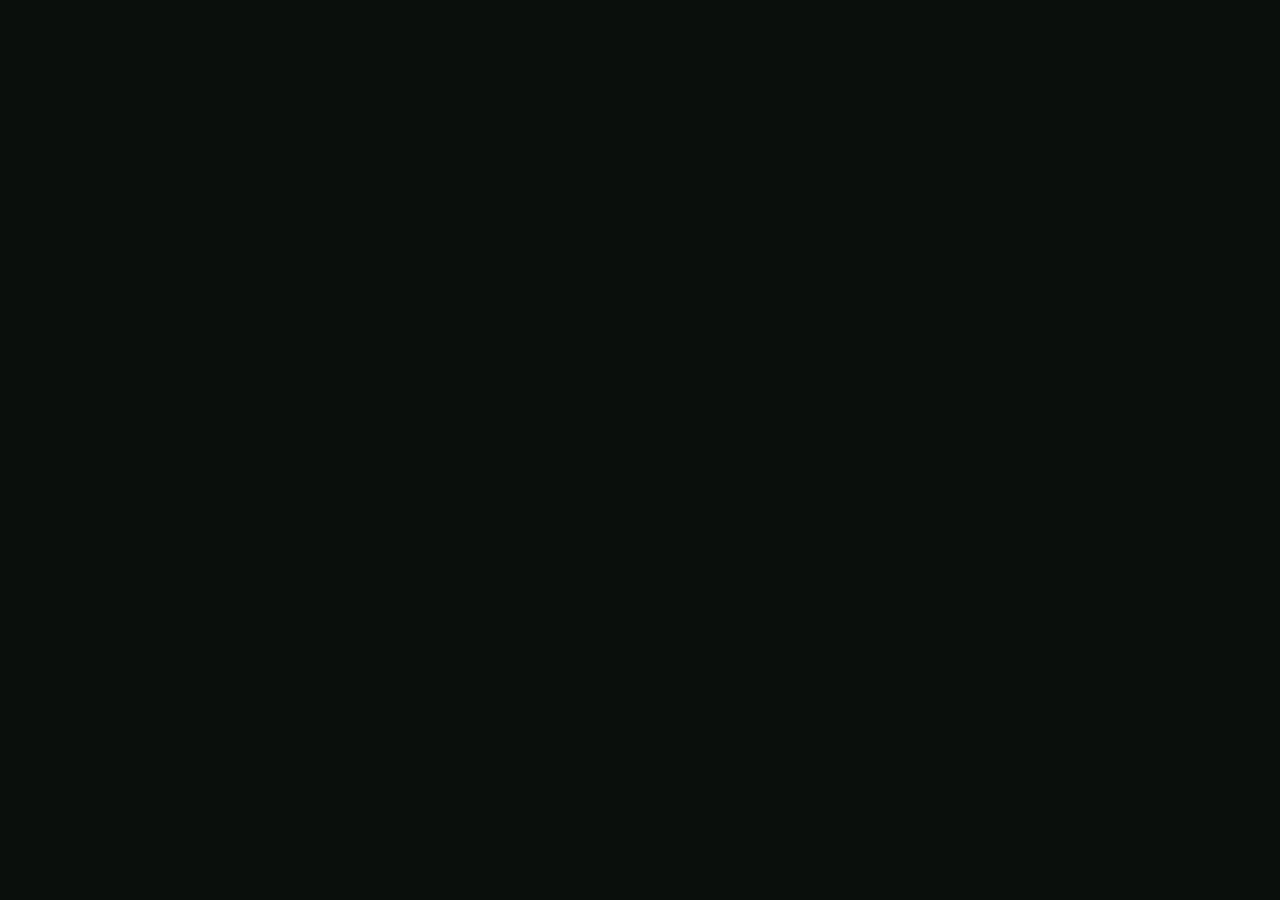
==== index.html @ bafa0c03 "Initial commit" ====
<!DOCTYPE html>
<html lang="en">
<head>
<meta charset="UTF-8">
<meta name="viewport" content="width=device-width, initial-scale=1.0">
<title>Cultivation — Grow Your Story</title>
<link rel="stylesheet" href="styles.css">
<script src="https://unpkg.com/react@18.3.1/umd/react.production.min.js" crossorigin="anonymous"></script>
<script src="https://unpkg.com/react-dom@18.3.1/umd/react-dom.production.min.js" crossorigin="anonymous"></script>
<style>
  html, body { margin: 0; background: #0a0f0c; }
</style>
</head>
<body style="background-color: #0a0f0c">
<template id="__bundler_thumbnail">
  <svg viewBox="0 0 100 100" xmlns="http://www.w3.org/2000/svg">
    <rect width="100" height="100" fill="#0e1611"/>
    <circle cx="50" cy="48" r="26" fill="none" stroke="#6fc6c4" stroke-width="2" opacity="0.7"/>
    <path d="M50 64 C42 52, 42 40, 50 30 C58 40, 58 52, 50 64 Z" fill="#6fc6c4" opacity="0.85"/>
    <path d="M50 58 L50 34" stroke="#0e1611" stroke-width="1.5"/>
    <circle cx="30" cy="30" r="2.4" fill="#b478e0"/>
    <circle cx="72" cy="36" r="2" fill="#e8a84d"/>
    <circle cx="68" cy="68" r="2.2" fill="#7fdf6a"/>
  </svg>
</template>
<div id="root"></div>
<script src="app.js"></script>
</body>
</html>
---- styles.css ----
/* ============================================================
   Cult Studios Design System — global entry point
   Consumers link THIS one file. It is an @import manifest only.
   ============================================================ */
@import url('./tokens/fonts.css');
@import url('./tokens/colors.css');
@import url('./tokens/typography.css');
@import url('./tokens/spacing.css');
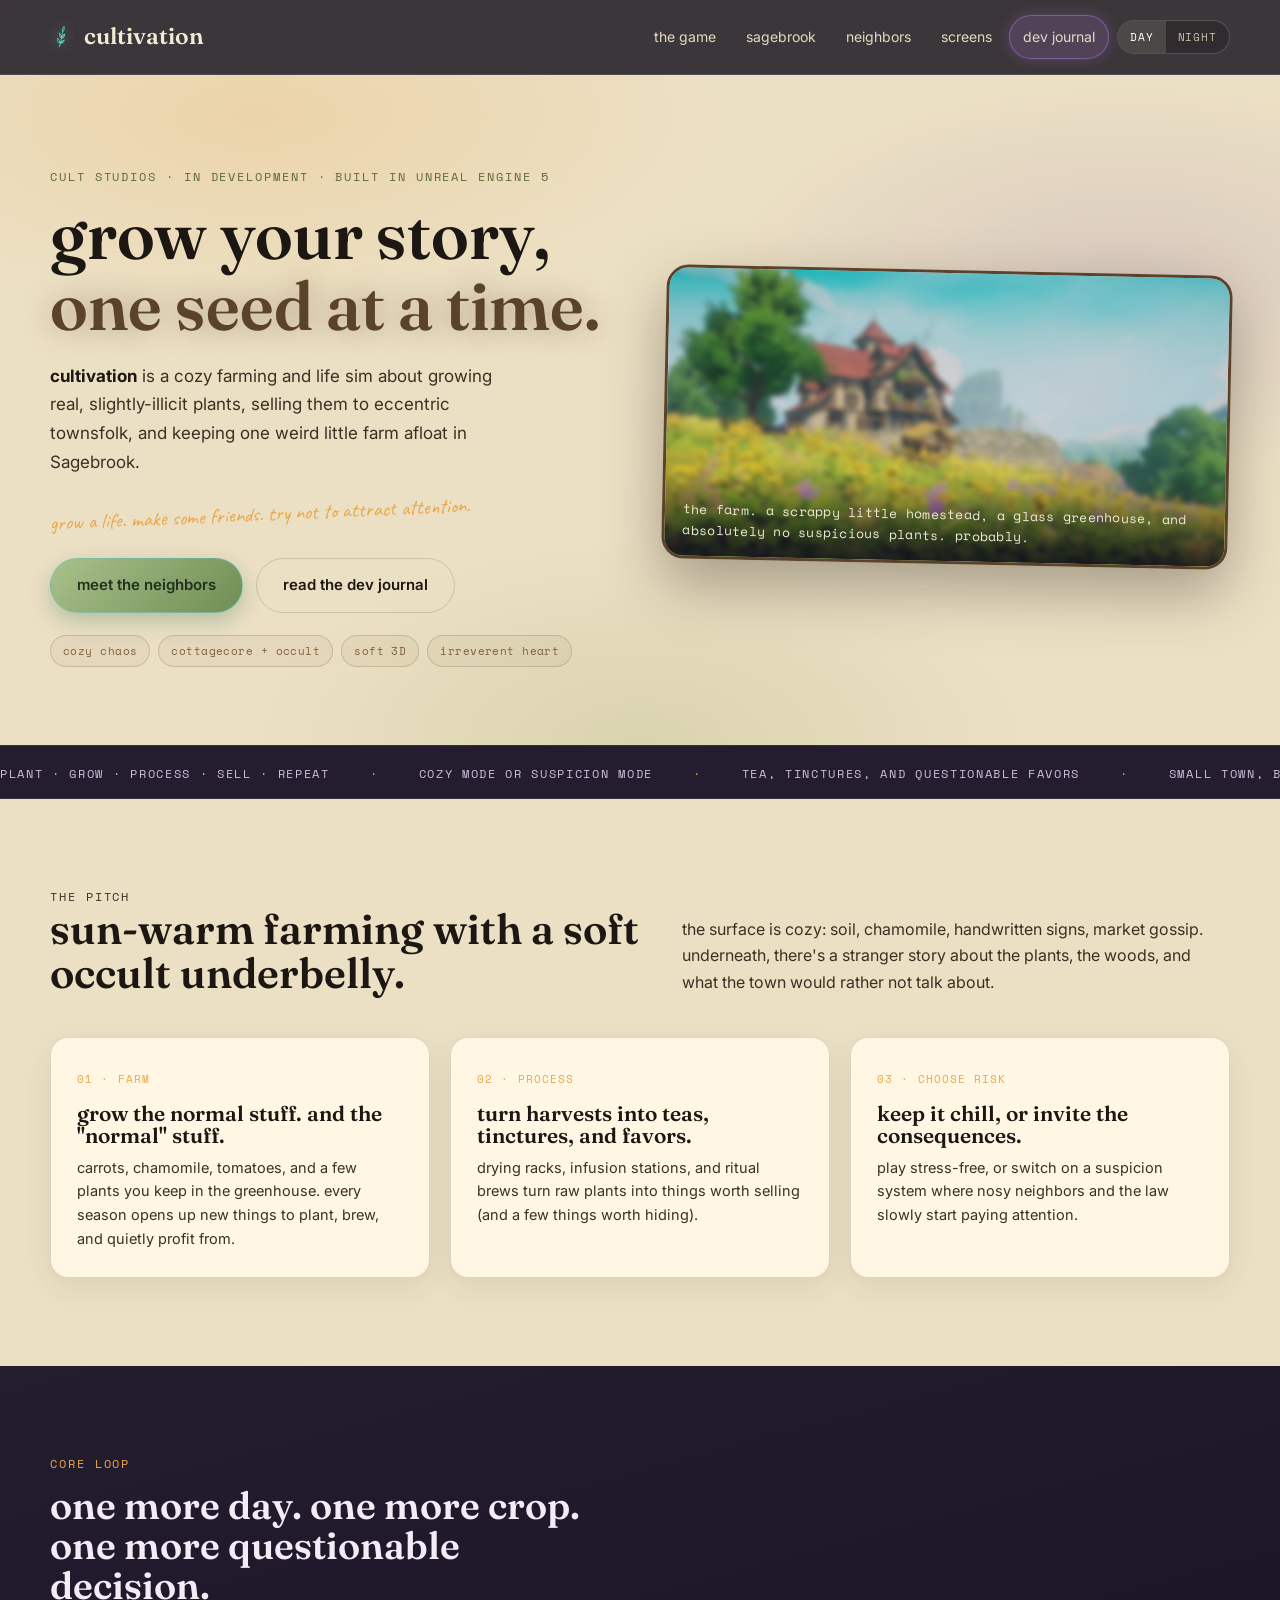
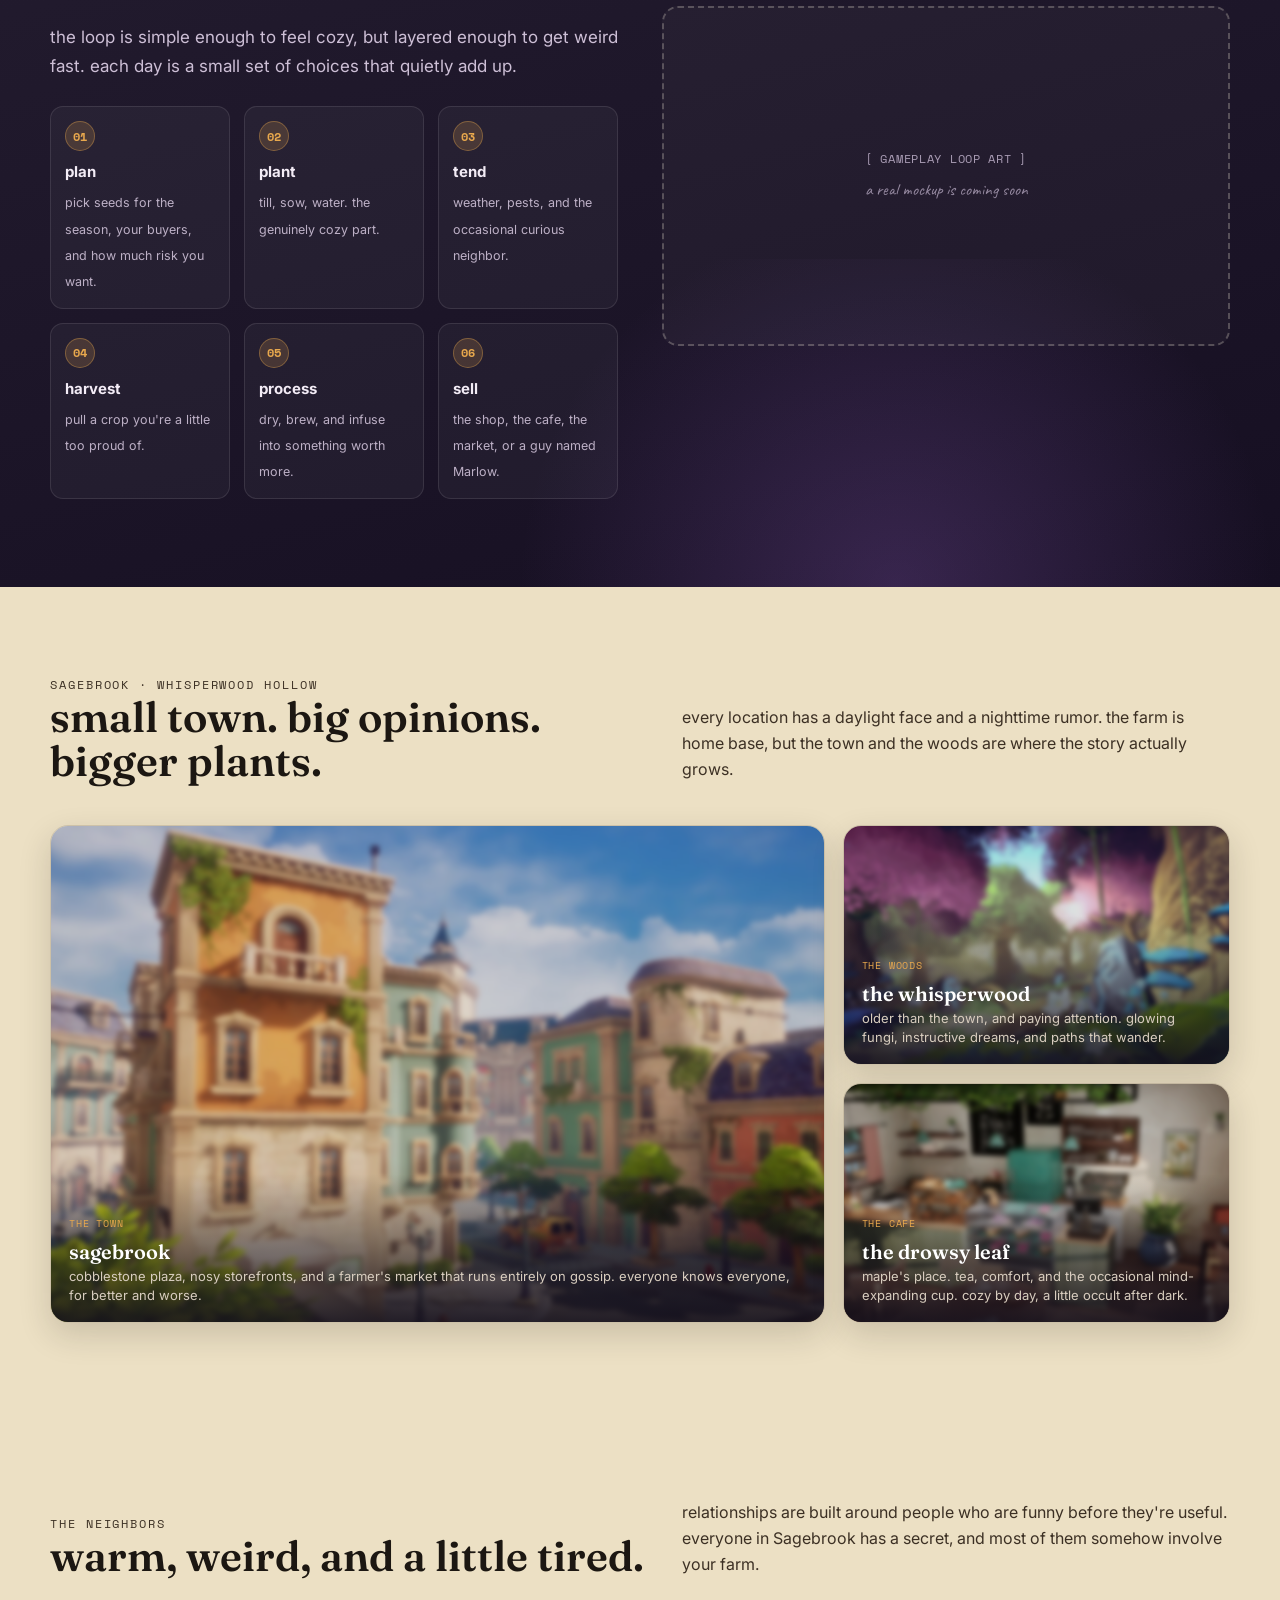
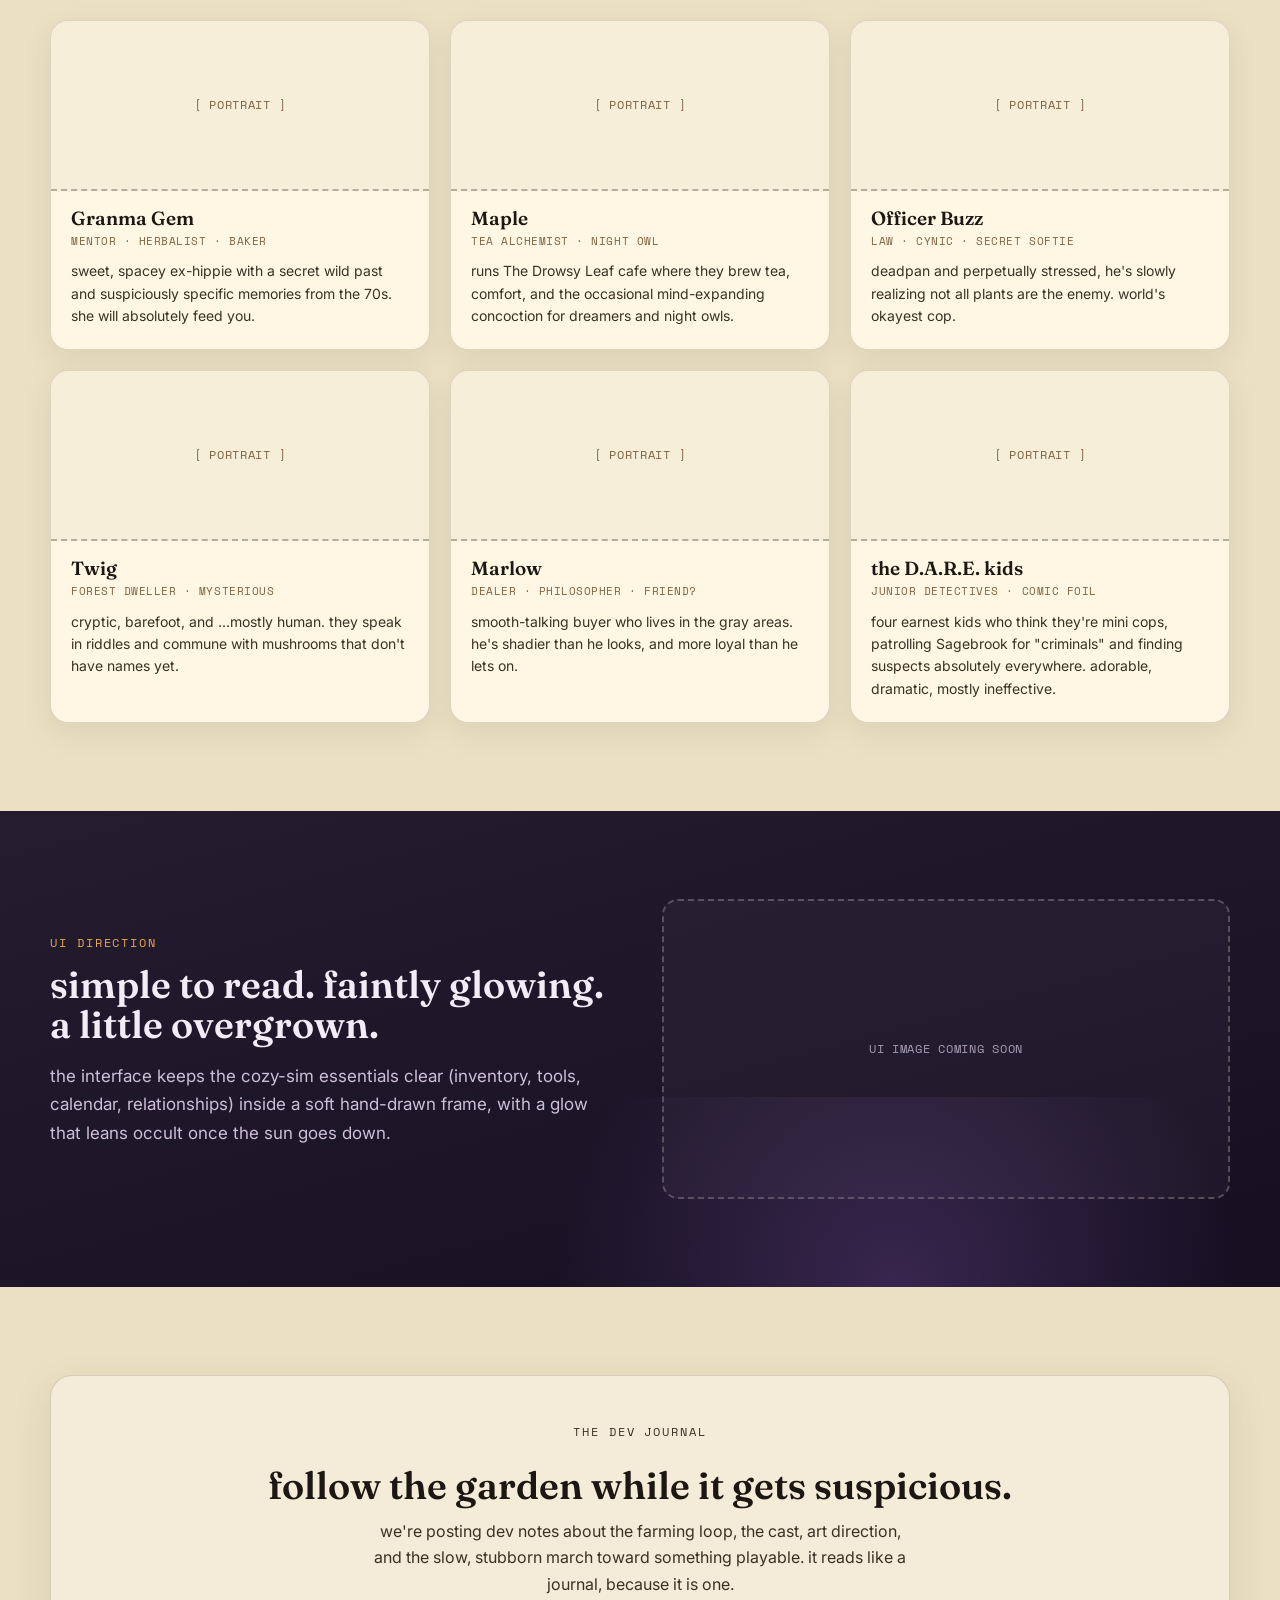
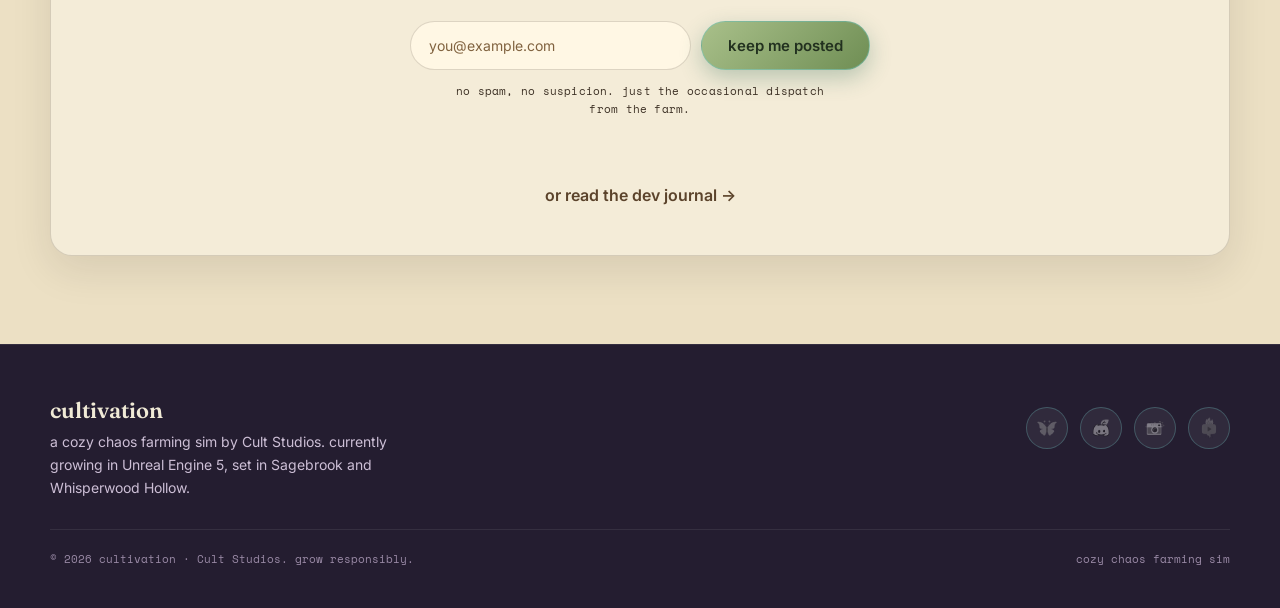
==== commit 7dea2c5e: "update color scheme" ====
--- a/index.html
+++ b/index.html
@@ -1,29 +1,480 @@
 <!DOCTYPE html>
-<html lang="en">
+<html lang="en" data-theme="cottagecore">
 <head>
-<meta charset="UTF-8">
-<meta name="viewport" content="width=device-width, initial-scale=1.0">
-<title>Cultivation — Grow Your Story</title>
-<link rel="stylesheet" href="styles.css">
-<script src="https://unpkg.com/react@18.3.1/umd/react.production.min.js" crossorigin="anonymous"></script>
-<script src="https://unpkg.com/react-dom@18.3.1/umd/react-dom.production.min.js" crossorigin="anonymous"></script>
+<meta charset="UTF-8" />
+<meta name="viewport" content="width=device-width, initial-scale=1.0" />
+<meta name="description" content="cultivation is a cozy chaos farming and life sim about growing real, slightly-illicit plants, selling them to eccentric townsfolk, and keeping one weird little farm afloat in Sagebrook." />
+<title>cultivation: grow your story, one seed at a time</title>
+<link rel="icon" type="image/png" href="assets/brand/cult-favicon-simple.png" />
+<link rel="stylesheet" href="styles.css" />
+<script>
+  // set theme before paint (no flash)
+  try { var t = localStorage.getItem('cult-theme'); if (t) document.documentElement.setAttribute('data-theme', t); } catch(e){}
+</script>
 <style>
-  html, body { margin: 0; background: #0a0f0c; }
+  /* ---------- theme palettes ---------- */
+  :root[data-theme="cottagecore"]{
+    --pg-bg:#ece0c4; --pg-surface:#f4ecd8; --pg-panel:#fff7e4; --pg-card:#fff7e4;
+    --pg-ink:#1c1712; --pg-body:#3c3024; --pg-muted:#80623f; --pg-line:rgba(46,32,24,.16);
+    --pg-brand:#5b432b; --pg-eyebrow:#5f6a37; --pg-frame:rgba(46,32,24,.32); --pg-frame-bg:rgba(120,92,52,.06);
+    --pg-hero-glow1:rgba(232,168,77,.22); --pg-hero-glow2:rgba(122,90,168,.16); --pg-hero-glow3:rgba(147,160,92,.2);
+  }
+  :root[data-theme="vale-night"]{
+    --pg-bg:#0e1611; --pg-surface:#0b120e; --pg-panel:#17231d; --pg-card:#17231d;
+    --pg-ink:#f0ead6; --pg-body:#c2ccbc; --pg-muted:#869184; --pg-line:rgba(124,176,144,.16);
+    --pg-brand:#6fc6c4; --pg-eyebrow:#6fc6c4; --pg-frame:rgba(124,176,144,.34); --pg-frame-bg:rgba(111,198,196,.05);
+    --pg-hero-glow1:rgba(111,198,196,.16); --pg-hero-glow2:rgba(180,120,224,.18); --pg-hero-glow3:rgba(232,168,77,.1);
+  }
+  /* fixed accents */
+  :root{
+    --teal:#6fc6c4; --purple:#b478e0; --gold:#e8a84d; --magenta:#e85fb0; --energy:#7fdf6a; --occult:#8456b0; --plum:#241d30;
+    --serif:var(--font-display); --sans:var(--font-sans-cv); --mono:var(--font-mono); --hand:var(--font-hand);
+  }
+
+  *{box-sizing:border-box}
+  html{scroll-behavior:smooth}
+  body{margin:0;background:var(--pg-bg);color:var(--pg-body);font-family:var(--sans);line-height:1.65;overflow-x:hidden;transition:background .4s ease,color .4s ease}
+  a{color:inherit}
+  .container{width:min(1180px,calc(100% - 44px));margin:auto}
+  section{padding:88px 0}
+  h1,h2,h3{font-family:var(--serif);color:var(--pg-ink);line-height:1.05;margin:0}
+  .eyebrow{font-family:var(--mono);font-size:12px;letter-spacing:.16em;text-transform:uppercase;color:var(--pg-eyebrow);margin:0 0 12px}
+  .lede{font-size:17px;color:var(--pg-body);line-height:1.7}
+  .hand{font-family:var(--hand);color:var(--gold)}
+
+  /* ---------- header ---------- */
+  .site-header{position:sticky;top:0;z-index:50;background:rgba(20,16,28,.82);backdrop-filter:blur(16px);border-bottom:1px solid rgba(244,236,216,.12)}
+  .nav{height:74px;display:flex;align-items:center;justify-content:space-between;gap:20px}
+  .brand{display:flex;align-items:center;gap:10px;text-decoration:none;color:#f0ead6;font-family:var(--serif);font-weight:600;font-size:23px}
+  .brand img{width:24px;height:24px;filter:invert(74%) sepia(30%) saturate(560%) hue-rotate(122deg) drop-shadow(0 0 6px rgba(111,198,196,.6))}
+  .nav-right{display:flex;align-items:center;gap:8px}
+  .nav-links{display:flex;align-items:center;gap:4px;list-style:none;margin:0;padding:0}
+  .nav-links a{display:block;text-decoration:none;color:#e6d9c2;font-size:14px;padding:9px 13px;border-radius:999px;transition:background .2s}
+  .nav-links a:hover{background:rgba(244,236,216,.1);color:#fff}
+  .nav-cta{background:rgba(180,120,224,.18);border:1px solid rgba(180,120,224,.5);box-shadow:0 0 14px rgba(180,120,224,.28)}
+  /* theme toggle */
+  .toggle{display:inline-flex;border:1px solid rgba(244,236,216,.2);border-radius:999px;overflow:hidden;background:rgba(0,0,0,.2)}
+  .toggle button{appearance:none;border:0;background:transparent;color:#cdbfb0;font-family:var(--mono);font-size:11px;letter-spacing:.08em;text-transform:uppercase;padding:8px 12px;cursor:pointer}
+  .toggle button.on{background:rgba(244,236,216,.14);color:#fff}
+  :root[data-theme="vale-night"] .toggle button.on{background:rgba(111,198,196,.2);color:#eafcfb}
+  .mobile-note{display:none}
+
+  /* ---------- hero ---------- */
+  .hero{position:relative;padding:92px 0 78px;overflow:hidden;background:
+    radial-gradient(60% 50% at 20% 6%,var(--pg-hero-glow1),transparent 60%),
+    radial-gradient(55% 50% at 88% 30%,var(--pg-hero-glow2),transparent 60%),
+    radial-gradient(50% 50% at 50% 100%,var(--pg-hero-glow3),transparent 62%),var(--pg-bg)}
+  .hero-grid{display:grid;grid-template-columns:1fr 1fr;gap:48px;align-items:center}
+  .hero h1{font-size:clamp(42px,5.4vw,68px);font-weight:600}
+  .title-glow{color:var(--pg-brand);text-shadow:0 0 30px color-mix(in oklab,var(--pg-brand),transparent 55%)}
+  .hero .lede{margin:20px 0 6px;max-width:42ch}
+  .hero .lede strong{color:var(--pg-ink)}
+  .hand-note{margin:14px 0 26px;font-size:21px;display:inline-block;transform:rotate(-2.5deg)}
+  .hero-actions{display:flex;gap:13px;flex-wrap:wrap}
+  .button{font-family:var(--sans);font-weight:600;font-size:15px;text-decoration:none;padding:14px 26px;border-radius:999px;transition:transform .2s,box-shadow .2s}
+  .button.primary{color:#0e1611;background:linear-gradient(135deg,#8fd6c8,#5aa888);border:1px solid rgba(111,198,196,.5);box-shadow:0 8px 22px rgba(50,110,90,.3)}
+  :root[data-theme="cottagecore"] .button.primary{color:#22311f;background:linear-gradient(135deg,#a9c08a,#6f8e54)}
+  .button.secondary{color:var(--pg-ink);background:transparent;border:1.5px solid var(--pg-line)}
+  .button:hover{transform:translateY(-2px)}
+  .tag-list{display:flex;gap:8px;flex-wrap:wrap;margin-top:22px}
+  .tag{font-family:var(--mono);font-size:11px;letter-spacing:.04em;color:var(--pg-muted);padding:6px 12px;border-radius:999px;border:1px solid var(--pg-line);background:var(--pg-frame-bg)}
+  /* hero art card */
+  .art-card{position:relative;border-radius:22px;overflow:hidden;border:3px solid var(--pg-brand);box-shadow:0 24px 60px rgba(28,23,18,.34);transform:rotate(1.2deg)}
+  .art-card img{display:block;width:100%;height:100%;object-fit:cover;filter:blur(2.5px) saturate(.92) brightness(.9);transform:scale(1.06)}
+  .caption-strip{position:absolute;left:0;right:0;bottom:0;background:linear-gradient(transparent,rgba(20,16,28,.86));color:#f0ead6;font-size:13px;padding:30px 18px 14px;font-family:var(--mono);letter-spacing:.02em}
+
+  /* ---------- ticker ---------- */
+  .ticker{background:var(--plum);border-top:1px solid rgba(255,255,255,.08);border-bottom:1px solid rgba(255,255,255,.08);overflow:hidden;white-space:nowrap;padding:13px 0}
+  .ticker-inner{display:inline-flex;gap:40px;animation:scroll 28s linear infinite}
+  .ticker span{font-family:var(--mono);font-size:12px;letter-spacing:.14em;text-transform:uppercase;color:#cdbfd6}
+  .ticker span::after{content:"·";margin-left:40px;color:var(--gold)}
+  @keyframes scroll{to{transform:translateX(-50%)}}
+  @media (prefers-reduced-motion:reduce){.ticker-inner{animation:none}}
+
+  /* ---------- section head ---------- */
+  .section-head{display:grid;grid-template-columns:1.1fr 1fr;gap:30px;align-items:end;margin-bottom:42px}
+  .section-head h2{font-size:clamp(30px,3.6vw,42px);font-weight:600}
+  .section-head p{margin:0;color:var(--pg-body)}
+
+  /* ---------- pitch cards ---------- */
+  .cards{display:grid;grid-template-columns:repeat(3,1fr);gap:20px}
+  .card{background:var(--pg-card);border:1px solid var(--pg-line);border-radius:18px;padding:26px;box-shadow:0 10px 30px rgba(28,23,18,.08);transition:transform .25s,box-shadow .25s}
+  .card:hover{transform:translateY(-5px);box-shadow:0 18px 40px rgba(28,23,18,.16)}
+  .num{font-family:var(--mono);font-size:11px;letter-spacing:.1em;text-transform:uppercase;color:var(--gold)}
+  .card h3{font-size:21px;margin:12px 0 9px;font-weight:600}
+  .card p{margin:0;font-size:14.5px;color:var(--pg-body)}
+
+  /* ---------- dark band (always dark) ---------- */
+  .dark-band{background:linear-gradient(165deg,var(--plum),#160f22);position:relative;overflow:hidden}
+  .dark-band::before{content:"";position:absolute;inset:auto -10% -40% 30%;height:80%;background:radial-gradient(circle,rgba(132,86,176,.3),transparent 62%);pointer-events:none}
+  .dark-band .eyebrow{color:var(--gold)}
+  .dark-band h2,.dark-band h3{color:#f3ecf6}
+  .dark-band p{color:#cdbfd6}
+  .feature-grid{display:grid;grid-template-columns:1fr 1fr;gap:44px;align-items:center;position:relative}
+  .feature-grid h2{font-size:clamp(28px,3.4vw,38px);font-weight:600;margin-bottom:8px}
+  .loop{display:grid;grid-template-columns:repeat(3,1fr);gap:14px;margin-top:26px}
+  .loop-step{background:rgba(255,255,255,.04);border:1px solid rgba(255,255,255,.1);border-radius:13px;padding:14px}
+  .step-label{display:inline-grid;place-items:center;width:30px;height:30px;border-radius:999px;margin-bottom:9px;background:rgba(232,168,77,.18);border:1px solid rgba(232,168,77,.36);color:var(--gold);font-family:var(--mono);font-size:12px;font-weight:700}
+  .loop-step strong{display:block;color:#f3ecf6;font-size:15px;margin-bottom:3px}
+  .loop-step small{color:#bdb0c6;font-size:12.5px;line-height:1.45}
+
+  /* ---------- gallery ---------- */
+  .gallery-grid{display:grid;grid-template-columns:2fr 1fr;grid-auto-rows:1fr;gap:18px}
+  .location-card{position:relative;border-radius:18px;overflow:hidden;border:1px solid var(--pg-line);min-height:240px;box-shadow:0 12px 32px rgba(28,23,18,.16)}
+  .location-card.large{grid-row:span 2}
+  .location-card img{position:absolute;inset:0;width:100%;height:100%;object-fit:cover;transform:scale(1.05);filter:blur(2.5px) saturate(.92) brightness(.88);transition:transform .5s ease}
+  .location-card:hover img{transform:scale(1.08)}
+  .loc-label{position:absolute;left:0;right:0;bottom:0;padding:34px 18px 16px;background:linear-gradient(transparent,rgba(20,16,28,.9));color:#f0ead6}
+  .loc-label h3{color:#fff;font-size:20px;font-weight:600;margin-bottom:5px}
+  .loc-label p{margin:0;font-size:13px;color:#d8cdbf;line-height:1.5}
+  .loc-tag{display:inline-block;font-family:var(--mono);font-size:10px;letter-spacing:.08em;text-transform:uppercase;color:var(--gold);margin-bottom:8px}
+
+  /* ---------- empty frame placeholder ---------- */
+  .frame{border:2px dashed var(--pg-frame);background:var(--pg-frame-bg);border-radius:16px;display:flex;flex-direction:column;align-items:center;justify-content:center;text-align:center;padding:28px;min-height:220px;gap:8px}
+  .frame .fl{font-family:var(--mono);font-size:12px;letter-spacing:.06em;text-transform:uppercase;color:var(--pg-muted)}
+  .frame .fn{font-family:var(--hand);font-size:17px;color:var(--pg-muted);opacity:.85}
+  .dark-band .frame{border-color:rgba(244,236,216,.26);background:rgba(255,255,255,.03)}
+  .dark-band .frame .fl,.dark-band .frame .fn{color:#a99cb4}
+
+  /* ---------- cast ---------- */
+  .cast-grid{display:grid;grid-template-columns:repeat(3,1fr);gap:20px}
+  .char-card{background:var(--pg-card);border:1px solid var(--pg-line);border-radius:18px;overflow:hidden;box-shadow:0 10px 30px rgba(28,23,18,.08);transition:transform .25s,box-shadow .25s}
+  .char-card:hover{transform:translateY(-5px);box-shadow:0 18px 40px rgba(28,23,18,.16)}
+  .char-frame{min-height:170px;border:0;border-bottom:2px dashed var(--pg-frame);border-radius:0;background:var(--pg-frame-bg)}
+  .char-body{padding:18px 20px 22px}
+  .char-body h3{font-size:19px;font-weight:600;margin-bottom:4px}
+  .char-role{font-family:var(--mono);font-size:10.5px;letter-spacing:.05em;text-transform:uppercase;color:var(--pg-muted);margin-bottom:10px}
+  .char-body p{margin:0;font-size:14px;color:var(--pg-body);line-height:1.6}
+
+  /* ---------- screens (always dark) ---------- */
+  .split{display:grid;grid-template-columns:1fr 1fr;gap:44px;align-items:center}
+  .screen-section h2{font-size:clamp(28px,3.4vw,38px);font-weight:600;margin-bottom:8px}
+
+  /* ---------- devlog cta ---------- */
+  .devlog-cta{background:var(--pg-surface);border:1px solid var(--pg-line);border-radius:22px;padding:46px;text-align:center;box-shadow:0 14px 40px rgba(28,23,18,.1);position:relative;overflow:hidden}
+  .devlog-cta h2{font-size:clamp(28px,3.4vw,38px);font-weight:600;margin-bottom:12px}
+  .devlog-cta p{max-width:54ch;margin:0 auto 24px;color:var(--pg-body)}
+  .fake-form{display:flex;gap:10px;max-width:460px;margin:0 auto 12px;flex-wrap:wrap}
+  .fake-form input{flex:1;min-width:210px;background:var(--pg-panel);border:1px solid var(--pg-line);color:var(--pg-ink);border-radius:999px;padding:13px 18px;font-size:14px;font-family:var(--sans)}
+  .fake-form input::placeholder{color:var(--pg-muted)}
+  .fake-form button{border:0;cursor:pointer;white-space:nowrap}
+  .news-note{font-family:var(--mono);font-size:11px;letter-spacing:.02em;color:var(--pg-muted);margin:0}
+  #news-msg{font-family:var(--hand);font-size:18px;color:var(--gold);min-height:22px;margin:10px 0 0}
+  .devlog-link{display:inline-block;margin-top:18px;color:var(--pg-brand);font-weight:600;text-decoration:none}
+  .devlog-link:hover{text-decoration:underline}
+
+  /* ---------- footer ---------- */
+  .site-footer{background:var(--plum);color:#cdbfd6;padding:54px 0 40px;border-top:1px solid rgba(255,255,255,.08)}
+  .footer-grid{display:flex;justify-content:space-between;align-items:flex-start;gap:30px;flex-wrap:wrap}
+  .site-footer h3{color:#f0ead6;font-size:22px;font-weight:600;margin-bottom:8px}
+  .site-footer p{margin:0;max-width:42ch;font-size:14px}
+  .socials{display:flex;gap:12px;margin-top:8px}
+  .socials a{position:relative;width:42px;height:42px;border-radius:50%;background:rgba(255,255,255,.06);border:1px solid rgba(111,198,196,.3);display:flex;align-items:center;justify-content:center;cursor:default}
+  .socials img{width:22px;height:22px;filter:grayscale(1) opacity(.45);transition:filter .25s}
+  .socials a:hover img{filter:grayscale(.1) opacity(.9)}
+  .socials a:hover::after{content:"coming soon";position:absolute;bottom:calc(100% + 8px);left:50%;transform:translateX(-50%);white-space:nowrap;font-family:var(--mono);font-size:9.5px;letter-spacing:.06em;text-transform:uppercase;color:var(--gold);background:#160f22;border:1px solid rgba(232,168,77,.5);border-radius:999px;padding:4px 10px}
+  .fineprint{margin-top:30px;padding-top:20px;border-top:1px solid rgba(255,255,255,.08);font-family:var(--mono);font-size:11px;color:#9a8aa6;display:flex;justify-content:space-between;gap:14px;flex-wrap:wrap}
+
+  @media (max-width:980px){
+    .nav-links{display:none}
+    .hero-grid,.feature-grid,.gallery-grid,.split,.section-head,.footer-grid{grid-template-columns:1fr}
+    .art-card{transform:none}
+    .cards,.cast-grid{grid-template-columns:repeat(2,1fr)}
+    .location-card.large{grid-row:auto;min-height:300px}
+    .loop{grid-template-columns:repeat(3,1fr)}
+  }
+  @media (max-width:620px){
+    section{padding:64px 0}
+    .cards,.cast-grid,.loop{grid-template-columns:1fr}
+  }
 </style>
 </head>
-<body style="background-color: #0a0f0c">
+<body>
+<header class="site-header">
+  <div class="container nav">
+    <a class="brand" href="#top"><img src="assets/doodles/leaf.svg" alt="" /> cultivation</a>
+    <div class="nav-right">
+      <ul class="nav-links" aria-label="main navigation">
+        <li><a href="#game">the game</a></li>
+        <li><a href="#town">sagebrook</a></li>
+        <li><a href="#cast">neighbors</a></li>
+        <li><a href="#screens">screens</a></li>
+        <li><a href="journal.html" class="nav-cta">dev journal</a></li>
+      </ul>
+      <div class="toggle" role="group" aria-label="color theme">
+        <button id="t-day" type="button">day</button>
+        <button id="t-night" type="button">night</button>
+      </div>
+    </div>
+  </div>
+</header>
+
+<main id="top">
+  <section class="hero">
+    <div class="container hero-grid">
+      <div>
+        <p class="eyebrow">cult studios · in development · built in unreal engine 5</p>
+        <h1>grow your story, <span class="title-glow">one seed at a time.</span></h1>
+        <p class="lede"><strong>cultivation</strong> is a cozy farming and life sim about growing real, slightly-illicit plants, selling them to eccentric townsfolk, and keeping one weird little farm afloat in Sagebrook.</p>
+        <div class="hand-note hand">grow a life. make some friends. try not to attract attention.</div>
+        <div class="hero-actions">
+          <a class="button primary" href="#cast">meet the neighbors</a>
+          <a class="button secondary" href="journal.html">read the dev journal</a>
+        </div>
+        <div class="tag-list">
+          <span class="tag">cozy chaos</span>
+          <span class="tag">cottagecore + occult</span>
+          <span class="tag">soft 3D</span>
+          <span class="tag">irreverent heart</span>
+        </div>
+      </div>
+      <figure class="art-card" style="margin:0">
+        <img src="assets/cultivation/site/farm.jpg" alt="the farm: a scrappy farmhouse on a hill of yellow wildflowers" />
+        <figcaption class="caption-strip">the farm. a scrappy little homestead, a glass greenhouse, and absolutely no suspicious plants. probably.</figcaption>
+      </figure>
+    </div>
+  </section>
+
+  <div class="ticker" aria-hidden="true">
+    <div class="ticker-inner">
+      <span>plant · grow · process · sell · repeat</span>
+      <span>cozy mode or suspicion mode</span>
+      <span>tea, tinctures, and questionable favors</span>
+      <span>small town, big opinions, bigger plants</span>
+      <span>plant · grow · process · sell · repeat</span>
+      <span>cozy mode or suspicion mode</span>
+      <span>tea, tinctures, and questionable favors</span>
+      <span>small town, big opinions, bigger plants</span>
+    </div>
+  </div>
+
+  <section id="game">
+    <div class="container">
+      <div class="section-head">
+        <div>
+          <p class="eyebrow">the pitch</p>
+          <h2>sun-warm farming with a soft occult underbelly.</h2>
+        </div>
+        <p>the surface is cozy: soil, chamomile, handwritten signs, market gossip. underneath, there's a stranger story about the plants, the woods, and what the town would rather not talk about.</p>
+      </div>
+      <div class="cards">
+        <article class="card">
+          <span class="num">01 · farm</span>
+          <h3>grow the normal stuff. and the "normal" stuff.</h3>
+          <p>carrots, chamomile, tomatoes, and a few plants you keep in the greenhouse. every season opens up new things to plant, brew, and quietly profit from.</p>
+        </article>
+        <article class="card">
+          <span class="num">02 · process</span>
+          <h3>turn harvests into teas, tinctures, and favors.</h3>
+          <p>drying racks, infusion stations, and ritual brews turn raw plants into things worth selling (and a few things worth hiding).</p>
+        </article>
+        <article class="card">
+          <span class="num">03 · choose risk</span>
+          <h3>keep it chill, or invite the consequences.</h3>
+          <p>play stress-free, or switch on a suspicion system where nosy neighbors and the law slowly start paying attention.</p>
+        </article>
+      </div>
+    </div>
+  </section>
+
+  <section class="dark-band">
+    <div class="container feature-grid">
+      <div>
+        <p class="eyebrow">core loop</p>
+        <h2>one more day. one more crop. one more questionable decision.</h2>
+        <p class="lede" style="color:#cdbfd6">the loop is simple enough to feel cozy, but layered enough to get weird fast. each day is a small set of choices that quietly add up.</p>
+        <div class="loop">
+          <div class="loop-step"><span class="step-label">01</span><strong>plan</strong><small>pick seeds for the season, your buyers, and how much risk you want.</small></div>
+          <div class="loop-step"><span class="step-label">02</span><strong>plant</strong><small>till, sow, water. the genuinely cozy part.</small></div>
+          <div class="loop-step"><span class="step-label">03</span><strong>tend</strong><small>weather, pests, and the occasional curious neighbor.</small></div>
+          <div class="loop-step"><span class="step-label">04</span><strong>harvest</strong><small>pull a crop you're a little too proud of.</small></div>
+          <div class="loop-step"><span class="step-label">05</span><strong>process</strong><small>dry, brew, and infuse into something worth more.</small></div>
+          <div class="loop-step"><span class="step-label">06</span><strong>sell</strong><small>the shop, the cafe, the market, or a guy named Marlow.</small></div>
+        </div>
+      </div>
+      <div class="frame" style="min-height:340px">
+        <span class="fl">[ gameplay loop art ]</span>
+        <span class="fn">a real mockup is coming soon</span>
+      </div>
+    </div>
+  </section>
+
+  <section id="town">
+    <div class="container">
+      <div class="section-head">
+        <div>
+          <p class="eyebrow">sagebrook · whisperwood hollow</p>
+          <h2>small town. big opinions. bigger plants.</h2>
+        </div>
+        <p>every location has a daylight face and a nighttime rumor. the farm is home base, but the town and the woods are where the story actually grows.</p>
+      </div>
+      <div class="gallery-grid">
+        <article class="location-card large">
+          <img src="assets/cultivation/site/sagebrook.jpg" alt="sagebrook town plaza, colorful buildings around a cobblestone square" />
+          <div class="loc-label">
+            <span class="loc-tag">the town</span>
+            <h3>sagebrook</h3>
+            <p>cobblestone plaza, nosy storefronts, and a farmer's market that runs entirely on gossip. everyone knows everyone, for better and worse.</p>
+          </div>
+        </article>
+        <article class="location-card">
+          <img src="assets/cultivation/site/whisperwood.jpg" alt="the whisperwood, a glowing forest with rune stones and bioluminescent mushrooms" />
+          <div class="loc-label">
+            <span class="loc-tag">the woods</span>
+            <h3>the whisperwood</h3>
+            <p>older than the town, and paying attention. glowing fungi, instructive dreams, and paths that wander.</p>
+          </div>
+        </article>
+        <article class="location-card">
+          <img src="assets/cultivation/site/drowsy-leaf.jpg" alt="the drowsy leaf cafe interior with a tea counter and pastries" />
+          <div class="loc-label">
+            <span class="loc-tag">the cafe</span>
+            <h3>the drowsy leaf</h3>
+            <p>maple's place. tea, comfort, and the occasional mind-expanding cup. cozy by day, a little occult after dark.</p>
+          </div>
+        </article>
+      </div>
+    </div>
+  </section>
+
+  <section id="cast">
+    <div class="container">
+      <div class="section-head">
+        <div>
+          <p class="eyebrow">the neighbors</p>
+          <h2>warm, weird, and a little tired.</h2>
+        </div>
+        <p>relationships are built around people who are funny before they're useful. everyone in Sagebrook has a secret, and most of them somehow involve your farm.</p>
+      </div>
+      <div class="cast-grid">
+        <article class="char-card">
+          <div class="frame char-frame"><span class="fl">[ portrait ]</span></div>
+          <div class="char-body"><h3>Granma Gem</h3><div class="char-role">mentor · herbalist · baker</div><p>sweet, spacey ex-hippie with a secret wild past and suspiciously specific memories from the 70s. she will absolutely feed you.</p></div>
+        </article>
+        <article class="char-card">
+          <div class="frame char-frame"><span class="fl">[ portrait ]</span></div>
+          <div class="char-body"><h3>Maple</h3><div class="char-role">tea alchemist · night owl</div><p>runs The Drowsy Leaf cafe where they brew tea, comfort, and the occasional mind-expanding concoction for dreamers and night owls.</p></div>
+        </article>
+        <article class="char-card">
+          <div class="frame char-frame"><span class="fl">[ portrait ]</span></div>
+          <div class="char-body"><h3>Officer Buzz</h3><div class="char-role">law · cynic · secret softie</div><p>deadpan and perpetually stressed, he's slowly realizing not all plants are the enemy. world's okayest cop.</p></div>
+        </article>
+        <article class="char-card">
+          <div class="frame char-frame"><span class="fl">[ portrait ]</span></div>
+          <div class="char-body"><h3>Twig</h3><div class="char-role">forest dweller · mysterious</div><p>cryptic, barefoot, and ...mostly human. they speak in riddles and commune with mushrooms that don't have names yet.</p></div>
+        </article>
+        <article class="char-card">
+          <div class="frame char-frame"><span class="fl">[ portrait ]</span></div>
+          <div class="char-body"><h3>Marlow</h3><div class="char-role">dealer · philosopher · friend?</div><p>smooth-talking buyer who lives in the gray areas. he's shadier than he looks, and more loyal than he lets on.</p></div>
+        </article>
+        <article class="char-card">
+          <div class="frame char-frame"><span class="fl">[ portrait ]</span></div>
+          <div class="char-body"><h3>the D.A.R.E. kids</h3><div class="char-role">junior detectives · comic foil</div><p>four earnest kids who think they're mini cops, patrolling Sagebrook for "criminals" and finding suspects absolutely everywhere. adorable, dramatic, mostly ineffective.</p></div>
+        </article>
+      </div>
+    </div>
+  </section>
+
+  <section id="screens" class="dark-band screen-section">
+    <div class="container split">
+      <div>
+        <p class="eyebrow">ui direction</p>
+        <h2>simple to read. faintly glowing. a little overgrown.</h2>
+        <p class="lede" style="color:#cdbfd6">the interface keeps the cozy-sim essentials clear (inventory, tools, calendar, relationships) inside a soft hand-drawn frame, with a glow that leans occult once the sun goes down.</p>
+      </div>
+      <div class="frame" style="min-height:300px">
+        <span class="fl">UI image coming soon</span>
+      </div>
+    </div>
+  </section>
+
+  <section id="devlog">
+    <div class="container">
+      <div class="devlog-cta">
+        <p class="eyebrow">the dev journal</p>
+        <h2>follow the garden while it gets suspicious.</h2>
+        <p>we're posting dev notes about the farming loop, the cast, art direction, and the slow, stubborn march toward something playable. it reads like a journal, because it is one.</p>
+        <form class="fake-form" id="news-form" novalidate>
+          <input type="email" id="news-email" placeholder="you@example.com" aria-label="email address" required />
+          <button class="button primary" type="submit">keep me posted</button>
+        </form>
+        <p class="news-note">no spam, no suspicion. just the occasional dispatch from the farm.</p>
+        <p id="news-msg" aria-live="polite"></p>
+        <a class="devlog-link" href="journal.html">or read the dev journal →</a>
+      </div>
+    </div>
+  </section>
+</main>
+
 <template id="__bundler_thumbnail">
   <svg viewBox="0 0 100 100" xmlns="http://www.w3.org/2000/svg">
-    <rect width="100" height="100" fill="#0e1611"/>
-    <circle cx="50" cy="48" r="26" fill="none" stroke="#6fc6c4" stroke-width="2" opacity="0.7"/>
-    <path d="M50 64 C42 52, 42 40, 50 30 C58 40, 58 52, 50 64 Z" fill="#6fc6c4" opacity="0.85"/>
-    <path d="M50 58 L50 34" stroke="#0e1611" stroke-width="1.5"/>
-    <circle cx="30" cy="30" r="2.4" fill="#b478e0"/>
-    <circle cx="72" cy="36" r="2" fill="#e8a84d"/>
-    <circle cx="68" cy="68" r="2.2" fill="#7fdf6a"/>
+    <rect width="100" height="100" fill="#ece0c4"/>
+    <path d="M50 70 C42 58, 42 44, 50 34 C58 44, 58 58, 50 70 Z" fill="#5f6a37"/>
+    <path d="M50 64 L50 40" stroke="#ece0c4" stroke-width="1.6"/>
+    <circle cx="50" cy="30" r="7" fill="#e8a84d"/>
+    <circle cx="30" cy="40" r="2.6" fill="#b478e0"/>
+    <circle cx="70" cy="44" r="2.4" fill="#6fc6c4"/>
   </svg>
 </template>
-<div id="root"></div>
-<script src="app.js"></script>
+
+<footer class="site-footer">
+  <div class="container">
+    <div class="footer-grid">
+      <div>
+        <h3>cultivation</h3>
+        <p>a cozy chaos farming sim by Cult Studios. currently growing in Unreal Engine 5, set in Sagebrook and Whisperwood Hollow.</p>
+      </div>
+      <div class="socials" aria-label="social links, coming soon">
+        <a title="Bluesky: coming soon"><img src="assets/icons/social/bsky.png" alt="Bluesky" /></a>
+        <a title="Discord: coming soon"><img src="assets/icons/social/discord.png" alt="Discord" /></a>
+        <a title="Instagram: coming soon"><img src="assets/icons/social/instagram.png" alt="Instagram" /></a>
+        <a title="YouTube: coming soon"><img src="assets/icons/social/youtube.png" alt="YouTube" /></a>
+      </div>
+    </div>
+    <div class="fineprint">
+      <span>© 2026 cultivation · Cult Studios. grow responsibly.</span>
+      <span>cozy chaos farming sim</span>
+    </div>
+  </div>
+</footer>
+
+<script>
+  (function(){
+    var root = document.documentElement;
+    var day = document.getElementById('t-day');
+    var night = document.getElementById('t-night');
+    function sync(){
+      var t = root.getAttribute('data-theme') === 'vale-night' ? 'night' : 'day';
+      day.classList.toggle('on', t === 'day');
+      night.classList.toggle('on', t === 'night');
+    }
+    function set(theme){
+      root.setAttribute('data-theme', theme);
+      try { localStorage.setItem('cult-theme', theme); } catch(e){}
+      sync();
+    }
+    day.addEventListener('click', function(){ set('cottagecore'); });
+    night.addEventListener('click', function(){ set('vale-night'); });
+    sync();
+  })();
+
+  // newsletter — not wired yet (Supabase coming before launch)
+  (function(){
+    var form = document.getElementById('news-form');
+    if(!form) return;
+    var email = document.getElementById('news-email');
+    var msg = document.getElementById('news-msg');
+    form.addEventListener('submit', function(e){
+      e.preventDefault();
+      var v = (email.value||'').trim();
+      if(!/^[^\s@]+@[^\s@]+\.[^\s@]+$/.test(v)){
+        msg.textContent = 'hmm, that email looks off. try again?';
+        return;
+      }
+      email.value = '';
+      msg.textContent = 'thanks! signups open soon — we saved your spot in spirit.';
+    });
+  })();
+</script>
 </body>
 </html>
